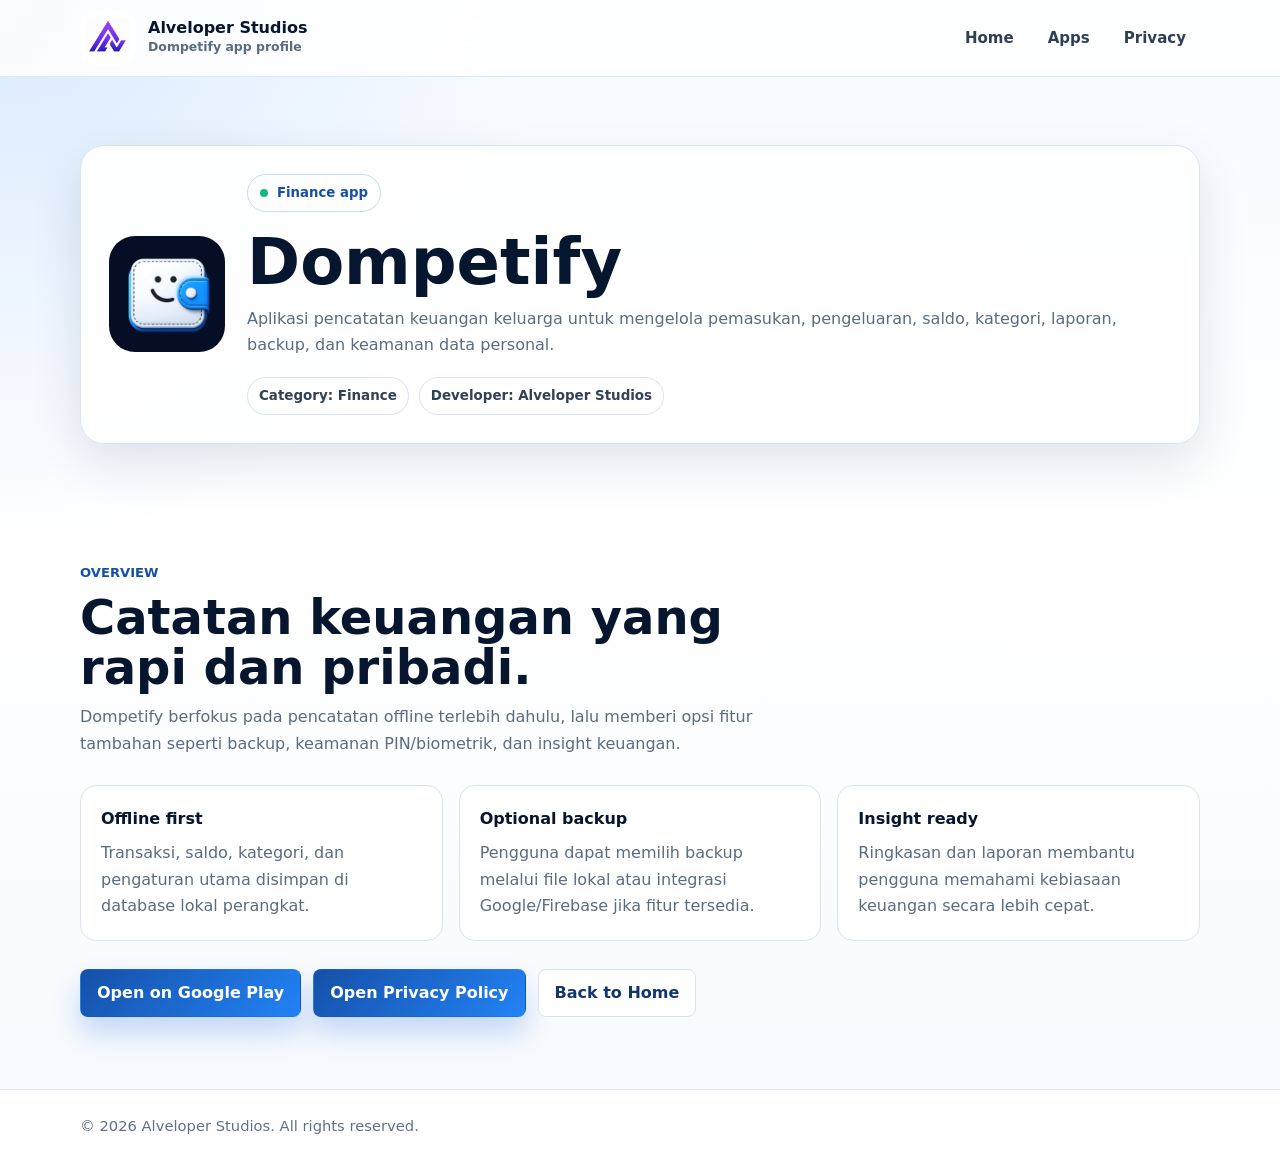
==== dompetify/index.html @ d8dd56e6 "Add initial files for Dompetify and Kalenote applications - Created main.js for navigation and scrol" ====
<!DOCTYPE html>
<html lang="id">
<head>
  <meta charset="UTF-8">
  <meta name="viewport" content="width=device-width, initial-scale=1.0">
  <meta name="description" content="Informasi aplikasi Dompetify dari Alveloper Studios.">
  <meta name="theme-color" content="#1769e0">
  <title>Dompetify - Alveloper Studios</title>
  <link rel="icon" href="../assets/icons/alveloper-studios-icon/web/favicon.ico">
  <link rel="apple-touch-icon" href="../assets/icons/alveloper-studios-icon/web/apple-touch-icon.png">
  <link rel="stylesheet" href="../assets/css/style.css">
</head>
<body>
  <header class="site-header">
    <div class="container header-inner">
      <a class="brand" href="../">
        <span class="brand-mark"><img src="../assets/icons/alveloper-studios-icon/web/icon-192.png" alt=""></span>
        <span>
          <span class="brand-title">Alveloper Studios</span>
          <span class="brand-subtitle">Dompetify app profile</span>
        </span>
      </a>
      <button class="menu-button" type="button" aria-label="Open navigation" aria-expanded="false" data-menu-button>
        <span></span>
      </button>
      <nav class="site-nav" data-site-nav>
        <a href="../">Home</a>
        <a href="../#apps">Apps</a>
        <a href="privacy-policy.html">Privacy</a>
      </nav>
    </div>
  </header>

  <main>
    <section class="app-hero">
      <div class="container">
        <div class="app-hero-card">
          <img class="app-hero-logo" src="../assets/images/dompetify_logo.png" alt="Dompetify logo">
          <div>
            <span class="eyebrow">Finance app</span>
            <h1>Dompetify</h1>
            <p>Aplikasi pencatatan keuangan keluarga untuk mengelola pemasukan, pengeluaran, saldo, kategori, laporan, backup, dan keamanan data personal.</p>
            <div class="meta-row">
              <span class="meta-pill">Category: Finance</span>
              <span class="meta-pill">Developer: Alveloper Studios</span>
            </div>
          </div>
        </div>
      </div>
    </section>

    <section class="section">
      <div class="container">
        <div class="section-header">
          <p class="section-kicker">Overview</p>
          <h2>Catatan keuangan yang rapi dan pribadi.</h2>
          <p>Dompetify berfokus pada pencatatan offline terlebih dahulu, lalu memberi opsi fitur tambahan seperti backup, keamanan PIN/biometrik, dan insight keuangan.</p>
        </div>
        <div class="info-grid">
          <div class="info-box">
            <h3>Offline first</h3>
            <p>Transaksi, saldo, kategori, dan pengaturan utama disimpan di database lokal perangkat.</p>
          </div>
          <div class="info-box">
            <h3>Optional backup</h3>
            <p>Pengguna dapat memilih backup melalui file lokal atau integrasi Google/Firebase jika fitur tersedia.</p>
          </div>
          <div class="info-box">
            <h3>Insight ready</h3>
            <p>Ringkasan dan laporan membantu pengguna memahami kebiasaan keuangan secara lebih cepat.</p>
          </div>
        </div>
        <div class="policy-actions" style="margin-top: 28px;">
          <a class="button button-primary" href="https://play.google.com/store/apps/details?id=com.alveloper.dompetify" target="_blank" rel="noopener">Open on Google Play</a>
          <a class="button button-primary" href="privacy-policy.html">Open Privacy Policy</a>
          <a class="button button-secondary" href="../">Back to Home</a>
        </div>
      </div>
    </section>
  </main>

  <footer class="footer">
    <div class="container footer-inner">
      <span>&copy; <span data-year></span> Alveloper Studios. All rights reserved.</span>
    </div>
  </footer>

  <script src="../assets/js/main.js"></script>
</body>
</html>
---- assets/css/style.css ----
:root {
  color-scheme: light;
  --blue-950: #07162f;
  --blue-900: #0b1f42;
  --blue-800: #12366d;
  --blue-700: #1550a8;
  --blue-600: #1769e0;
  --blue-500: #2383f6;
  --blue-100: #dbeafe;
  --sky-50: #eff8ff;
  --ink: #102033;
  --muted: #5b6b80;
  --line: #d9e3f2;
  --surface: #ffffff;
  --surface-soft: #f6f9fd;
  --accent: #10b981;
  --warning: #f59e0b;
  --shadow: 0 18px 50px rgba(13, 38, 76, 0.12);
  --radius: 8px;
  --radius-lg: 20px;
  --container: 1120px;
}

* {
  box-sizing: border-box;
}

html {
  scroll-behavior: smooth;
}

body {
  margin: 0;
  font-family:
    Inter, ui-sans-serif, system-ui, -apple-system, BlinkMacSystemFont, "Segoe UI",
    sans-serif;
  color: var(--ink);
  background:
    radial-gradient(circle at top left, rgba(35, 131, 246, 0.14), transparent 34rem),
    linear-gradient(180deg, #f7fbff 0%, #ffffff 48%, #f6f9fd 100%);
  line-height: 1.65;
}

img {
  max-width: 100%;
  display: block;
}

a {
  color: inherit;
  text-decoration: none;
}

p,
h1,
h2,
h3,
h4 {
  margin-top: 0;
}

p {
  color: var(--muted);
}

.container {
  width: min(100% - 40px, var(--container));
  margin-inline: auto;
}

.site-header {
  position: sticky;
  top: 0;
  z-index: 20;
  border-bottom: 1px solid rgba(217, 227, 242, 0.82);
  background: rgba(255, 255, 255, 0.86);
  backdrop-filter: blur(18px);
  transition: transform 220ms ease, box-shadow 220ms ease;
  will-change: transform;
}

.site-header.is-hidden {
  transform: translateY(-100%);
}

.header-inner {
  display: flex;
  align-items: center;
  justify-content: space-between;
  min-height: 76px;
  gap: 24px;
}

.brand {
  display: inline-flex;
  align-items: center;
  gap: 12px;
  font-weight: 800;
  color: var(--blue-950);
}

.brand-mark {
  display: grid;
  place-items: center;
  width: 56px;
  height: 56px;
  border-radius: 16px;
  color: #fff;
}

.brand-mark img {
  width: 100%;
  height: 100%;
  border-radius: 16px;
  object-fit: cover;
}

.brand-title {
  display: block;
  line-height: 1.1;
}

.brand-subtitle {
  display: block;
  color: var(--muted);
  font-size: 0.78rem;
  font-weight: 650;
}

.site-nav {
  display: flex;
  align-items: center;
  gap: 6px;
}

.site-nav a {
  border-radius: 999px;
  color: #2f4055;
  font-size: 0.94rem;
  font-weight: 700;
  padding: 9px 14px;
}

.site-nav a:hover,
.site-nav a:focus-visible {
  background: var(--blue-100);
  color: var(--blue-800);
  outline: none;
}

.menu-button {
  display: none;
  width: 42px;
  height: 42px;
  border: 1px solid var(--line);
  border-radius: 8px;
  background: #fff;
  color: var(--blue-900);
  cursor: pointer;
}

.menu-button span,
.menu-button::before,
.menu-button::after {
  display: block;
  width: 18px;
  height: 2px;
  margin: 4px auto;
  border-radius: 999px;
  background: currentColor;
  content: "";
}

.hero {
  padding: 88px 0 54px;
}

.hero-grid {
  display: grid;
  grid-template-columns: minmax(0, 1.1fr) minmax(320px, 0.9fr);
  align-items: center;
  gap: 48px;
}

.eyebrow {
  display: inline-flex;
  align-items: center;
  gap: 9px;
  margin-bottom: 18px;
  border: 1px solid #c9daf4;
  border-radius: 999px;
  background: rgba(255, 255, 255, 0.72);
  color: var(--blue-700);
  font-size: 0.83rem;
  font-weight: 800;
  padding: 7px 12px;
}

.eyebrow::before {
  width: 8px;
  height: 8px;
  border-radius: 999px;
  background: var(--accent);
  content: "";
}

.hero h1 {
  max-width: 780px;
  color: var(--blue-950);
  font-size: clamp(2.6rem, 7vw, 5.4rem);
  line-height: 0.95;
  letter-spacing: 0;
  margin-bottom: 24px;
}

.hero-copy {
  max-width: 660px;
  color: #41546b;
  font-size: 1.08rem;
  margin-bottom: 30px;
}

.hero-actions,
.card-actions,
.policy-actions {
  display: flex;
  flex-wrap: wrap;
  align-items: center;
  gap: 12px;
}

.button {
  display: inline-flex;
  align-items: center;
  justify-content: center;
  min-height: 44px;
  border: 1px solid transparent;
  border-radius: 8px;
  font-weight: 800;
  padding: 10px 16px;
  transition:
    transform 160ms ease,
    box-shadow 160ms ease,
    border-color 160ms ease,
    background 160ms ease;
}

.button:hover {
  transform: translateY(-1px);
}

.button-primary {
  background: linear-gradient(135deg, var(--blue-700), var(--blue-500));
  color: #fff;
  box-shadow: 0 16px 28px rgba(23, 105, 224, 0.24);
}

.button-secondary {
  border-color: var(--line);
  background: #fff;
  color: var(--blue-800);
}

.button-ghost {
  border-color: transparent;
  background: transparent;
  color: var(--blue-700);
}

.hero-panel {
  position: relative;
  padding: 22px;
}

.studio-signature {
  display: grid;
  grid-template-columns: 92px 1fr;
  gap: 18px;
  align-items: center;
  margin: 28px 0 0;
  max-width: 520px;
  border: 1px solid rgba(217, 227, 242, 0.9);
  border-radius: 18px;
  background: rgba(255, 255, 255, 0.78);
  box-shadow: 0 14px 34px rgba(13, 38, 76, 0.08);
  padding: 16px;
}

.studio-signature img {
  width: 92px;
  height: 92px;
  border-radius: 18px;
  object-fit: cover;
}

.studio-signature strong {
  display: block;
  color: var(--blue-950);
  font-size: 1.08rem;
  line-height: 1.2;
  margin-bottom: 4px;
}

.studio-signature span {
  display: block;
  color: var(--muted);
  font-size: 0.94rem;
}

.device-shell {
  overflow: hidden;
  border: 1px solid rgba(217, 227, 242, 0.9);
  border-radius: 28px;
  background:
    linear-gradient(180deg, rgba(255, 255, 255, 0.92), rgba(255, 255, 255, 0.72)),
    linear-gradient(135deg, rgba(35, 131, 246, 0.16), rgba(16, 185, 129, 0.1));
  box-shadow: var(--shadow);
}

.device-top {
  display: flex;
  align-items: center;
  justify-content: space-between;
  border-bottom: 1px solid rgba(217, 227, 242, 0.85);
  padding: 16px;
}

.traffic {
  display: flex;
  gap: 6px;
}

.traffic span {
  width: 9px;
  height: 9px;
  border-radius: 999px;
  background: #cbd5e1;
}

.traffic span:nth-child(1) {
  background: #ef4444;
}

.traffic span:nth-child(2) {
  background: #f59e0b;
}

.traffic span:nth-child(3) {
  background: var(--accent);
}

.device-url {
  color: #64748b;
  font-size: 0.78rem;
  font-weight: 750;
}

.app-stack {
  display: grid;
  gap: 14px;
  padding: 20px;
}

.mini-app {
  display: grid;
  grid-template-columns: 62px 1fr;
  align-items: center;
  gap: 14px;
  border: 1px solid rgba(217, 227, 242, 0.86);
  border-radius: 16px;
  background: #fff;
  padding: 14px;
}

.mini-app img,
.app-logo {
  width: 62px;
  height: 62px;
  border-radius: 16px;
  object-fit: cover;
}

.mini-app strong {
  display: block;
  color: var(--blue-950);
}

.mini-app span {
  display: block;
  color: var(--muted);
  font-size: 0.88rem;
}

.section {
  padding: 72px 0;
}

.section-muted {
  background: linear-gradient(180deg, rgba(239, 248, 255, 0.72), rgba(255, 255, 255, 0.92));
}

.section-header {
  max-width: 720px;
  margin-bottom: 28px;
}

.section-kicker {
  color: var(--blue-700);
  font-size: 0.82rem;
  font-weight: 850;
  letter-spacing: 0;
  margin-bottom: 8px;
  text-transform: uppercase;
}

.section h2 {
  color: var(--blue-950);
  font-size: clamp(2rem, 4vw, 3rem);
  line-height: 1.05;
  letter-spacing: 0;
  margin-bottom: 12px;
}

.apps-grid {
  display: grid;
  grid-template-columns: repeat(2, minmax(0, 1fr));
  gap: 18px;
}

.app-card {
  display: flex;
  flex-direction: column;
  min-height: 100%;
  border: 1px solid var(--line);
  border-radius: var(--radius-lg);
  background: rgba(255, 255, 255, 0.88);
  box-shadow: 0 16px 46px rgba(13, 38, 76, 0.08);
  padding: 22px;
}

.app-card-header {
  display: flex;
  align-items: center;
  justify-content: space-between;
  gap: 14px;
  margin-bottom: 22px;
}

.app-title-row {
  display: flex;
  align-items: center;
  gap: 14px;
}

.app-title-row h3 {
  color: var(--blue-950);
  font-size: 1.28rem;
  line-height: 1.2;
  margin: 0;
}

.app-title-row span {
  color: var(--muted);
  font-size: 0.9rem;
  font-weight: 650;
}

.status {
  display: inline-flex;
  align-items: center;
  min-height: 28px;
  border-radius: 999px;
  background: #dcfce7;
  color: #166534;
  font-size: 0.78rem;
  font-weight: 850;
  padding: 5px 10px;
  white-space: nowrap;
}

.status.soon {
  background: #fef3c7;
  color: #92400e;
}

.app-card p {
  margin-bottom: 18px;
}

.feature-list {
  display: grid;
  gap: 9px;
  margin: 0 0 22px;
  padding: 0;
  list-style: none;
}

.feature-list li {
  display: flex;
  gap: 9px;
  color: #41546b;
  font-size: 0.94rem;
}

.feature-list li::before {
  width: 8px;
  height: 8px;
  flex: 0 0 8px;
  margin-top: 9px;
  border-radius: 999px;
  background: var(--blue-500);
  content: "";
}

.app-card .card-actions {
  margin-top: auto;
}

.info-grid {
  display: grid;
  grid-template-columns: repeat(3, minmax(0, 1fr));
  gap: 16px;
}

.info-box {
  border: 1px solid var(--line);
  border-radius: 16px;
  background: #fff;
  padding: 20px;
}

.info-box h3 {
  color: var(--blue-950);
  font-size: 1rem;
  margin-bottom: 8px;
}

.info-box p {
  margin-bottom: 0;
}

.app-hero {
  padding: 68px 0 46px;
}

.app-hero-card {
  display: grid;
  grid-template-columns: auto 1fr;
  gap: 22px;
  align-items: center;
  border: 1px solid var(--line);
  border-radius: 24px;
  background: rgba(255, 255, 255, 0.9);
  box-shadow: var(--shadow);
  padding: 28px;
}

.app-hero-logo {
  width: 116px;
  height: 116px;
  border-radius: 26px;
  object-fit: cover;
}

.app-hero h1 {
  color: var(--blue-950);
  font-size: clamp(2.1rem, 5vw, 4rem);
  line-height: 1;
  letter-spacing: 0;
  margin-bottom: 12px;
}

.meta-row {
  display: flex;
  flex-wrap: wrap;
  gap: 10px;
  margin: 18px 0 0;
}

.meta-pill {
  border: 1px solid var(--line);
  border-radius: 999px;
  background: #fff;
  color: #334155;
  font-size: 0.84rem;
  font-weight: 780;
  padding: 7px 11px;
}

.policy-layout {
  display: grid;
  grid-template-columns: minmax(0, 260px) minmax(0, 1fr);
  gap: 28px;
  align-items: start;
}

.policy-sidebar {
  position: sticky;
  top: 98px;
  border: 1px solid var(--line);
  border-radius: 18px;
  background: #fff;
  padding: 18px;
}

.policy-sidebar strong {
  display: block;
  color: var(--blue-950);
  margin-bottom: 10px;
}

.policy-sidebar a {
  display: block;
  border-radius: 8px;
  color: #4b5f77;
  font-size: 0.92rem;
  font-weight: 700;
  padding: 8px 10px;
}

.policy-sidebar a:hover {
  background: var(--sky-50);
  color: var(--blue-800);
}

.policy-content {
  border: 1px solid var(--line);
  border-radius: 22px;
  background: #fff;
  box-shadow: 0 16px 46px rgba(13, 38, 76, 0.07);
  padding: clamp(24px, 4vw, 44px);
}

.policy-content h2 {
  margin-top: 34px;
  font-size: 1.6rem;
}

.policy-content h2:first-child {
  margin-top: 0;
}

.policy-content h3 {
  color: var(--blue-900);
  margin-top: 24px;
}

.policy-content ul {
  color: #45586f;
  padding-left: 20px;
}

.policy-content li + li {
  margin-top: 7px;
}

.notice {
  border-left: 4px solid var(--blue-500);
  border-radius: 8px;
  background: var(--sky-50);
  color: #334155;
  padding: 16px 18px;
}

.contact-band {
  border-top: 1px solid var(--line);
  background: var(--blue-950);
  color: #fff;
  padding: 46px 0;
}

.contact-band p {
  color: #c7d8ef;
  margin-bottom: 0;
}

.contact-band a {
  color: #fff;
  font-weight: 800;
}

.footer {
  border-top: 1px solid rgba(217, 227, 242, 0.82);
  background: #fff;
  color: #607086;
  padding: 24px 0;
}

.footer-inner {
  display: flex;
  align-items: center;
  justify-content: space-between;
  gap: 16px;
  font-size: 0.92rem;
}

.footer-links {
  display: flex;
  flex-wrap: wrap;
  gap: 14px;
  font-weight: 750;
}

@media (max-width: 860px) {
  .container {
    width: min(100% - 28px, var(--container));
  }

  .menu-button {
    display: block;
  }

  .site-nav {
    position: absolute;
    inset: 76px 14px auto;
    display: none;
    flex-direction: column;
    align-items: stretch;
    border: 1px solid var(--line);
    border-radius: 16px;
    background: #fff;
    box-shadow: var(--shadow);
    padding: 10px;
  }

  .site-nav.is-open {
    display: flex;
  }

  .site-nav a {
    border-radius: 8px;
  }

  .hero {
    padding-top: 56px;
  }

  .hero-grid,
  .apps-grid,
  .info-grid,
  .policy-layout {
    grid-template-columns: 1fr;
  }

  .policy-sidebar {
    position: static;
  }

  .app-hero-card {
    grid-template-columns: 1fr;
  }
}

@media (max-width: 560px) {
  .header-inner {
    min-height: 68px;
  }

  .brand-subtitle,
  .device-url {
    display: none;
  }

  .hero {
    padding-bottom: 34px;
  }

  .hero h1 {
    font-size: 2.8rem;
  }

  .hero-actions,
  .card-actions,
  .policy-actions {
    align-items: stretch;
    flex-direction: column;
  }

  .button {
    width: 100%;
  }

  .app-card-header,
  .app-title-row {
    align-items: flex-start;
    flex-direction: column;
  }

  .app-hero-logo {
    width: 94px;
    height: 94px;
  }

  .studio-signature {
    grid-template-columns: 1fr;
  }

  .footer-inner {
    align-items: flex-start;
    flex-direction: column;
  }
}
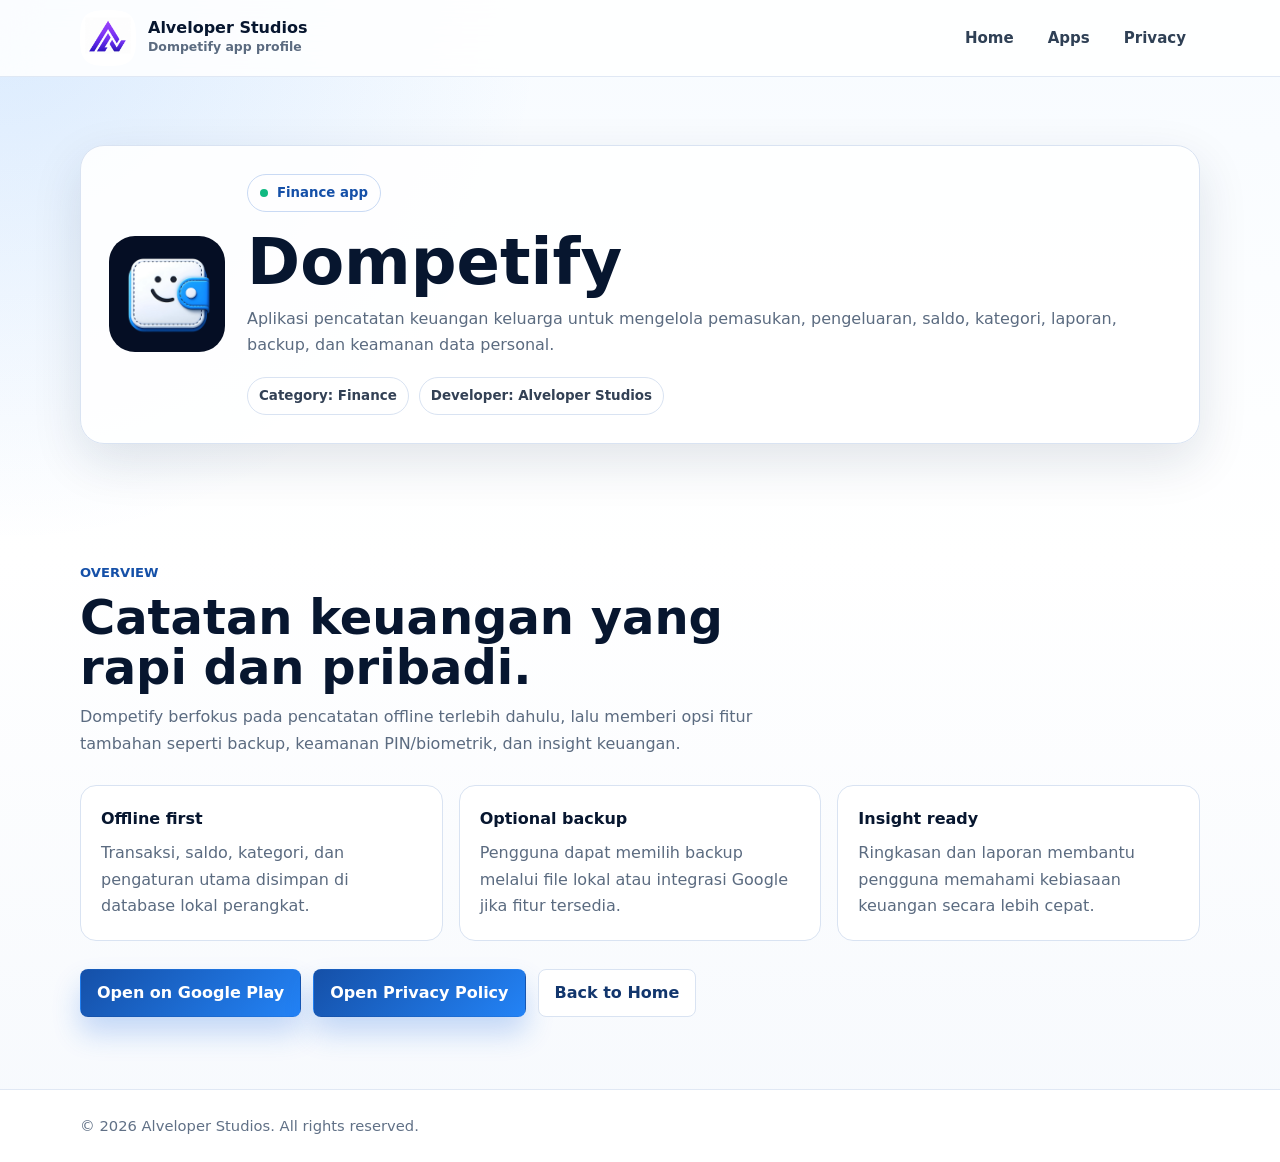
==== commit be6dc9a0: "Update backup options in index.html for clarity" ====
--- a/dompetify/index.html
+++ b/dompetify/index.html
@@ -63,14 +63,14 @@
           </div>
           <div class="info-box">
             <h3>Optional backup</h3>
-            <p>Pengguna dapat memilih backup melalui file lokal atau integrasi Google/Firebase jika fitur tersedia.</p>
+            <p>Pengguna dapat memilih backup melalui file lokal atau integrasi Google jika fitur tersedia.</p>
           </div>
           <div class="info-box">
             <h3>Insight ready</h3>
             <p>Ringkasan dan laporan membantu pengguna memahami kebiasaan keuangan secara lebih cepat.</p>
           </div>
         </div>
-        <div class="policy-actions" style="margin-top: 28px;">
+        <div class="policy-actions policy-actions-margin">
           <a class="button button-primary" href="https://play.google.com/store/apps/details?id=com.alveloper.dompetify" target="_blank" rel="noopener">Open on Google Play</a>
           <a class="button button-primary" href="privacy-policy.html">Open Privacy Policy</a>
           <a class="button button-secondary" href="../">Back to Home</a>
--- a/assets/css/style.css
+++ b/assets/css/style.css
@@ -74,6 +74,7 @@
   z-index: 20;
   border-bottom: 1px solid rgba(217, 227, 242, 0.82);
   background: rgba(255, 255, 255, 0.86);
+  -webkit-backdrop-filter: blur(18px);
   backdrop-filter: blur(18px);
   transition: transform 220ms ease, box-shadow 220ms ease;
   will-change: transform;
@@ -800,3 +801,43 @@
     flex-direction: column;
   }
 }
+
+/* Utility classes for inline styles */
+.policy-actions-margin {
+  margin-top: 28px;
+}
+
+.policy-header {
+  display: flex;
+  flex-direction: column;
+  align-items: center;
+  text-align: center;
+}
+
+.policy-header-image {
+  margin-bottom: 1em;
+}
+
+.policy-title-main {
+  margin-bottom: 0;
+  margin-top: 0;
+  line-height: 1;
+  font-size: 2em;
+}
+
+.policy-title-sub {
+  margin-bottom: 0;
+  margin-top: 20px;
+  line-height: 1;
+  font-size: 1.5em;
+  font-weight: 500;
+}
+
+.policy-date {
+  margin-top: 12px;
+}
+
+.policy-section-title {
+  margin-bottom: 0;
+  margin-top: 0;
+}
